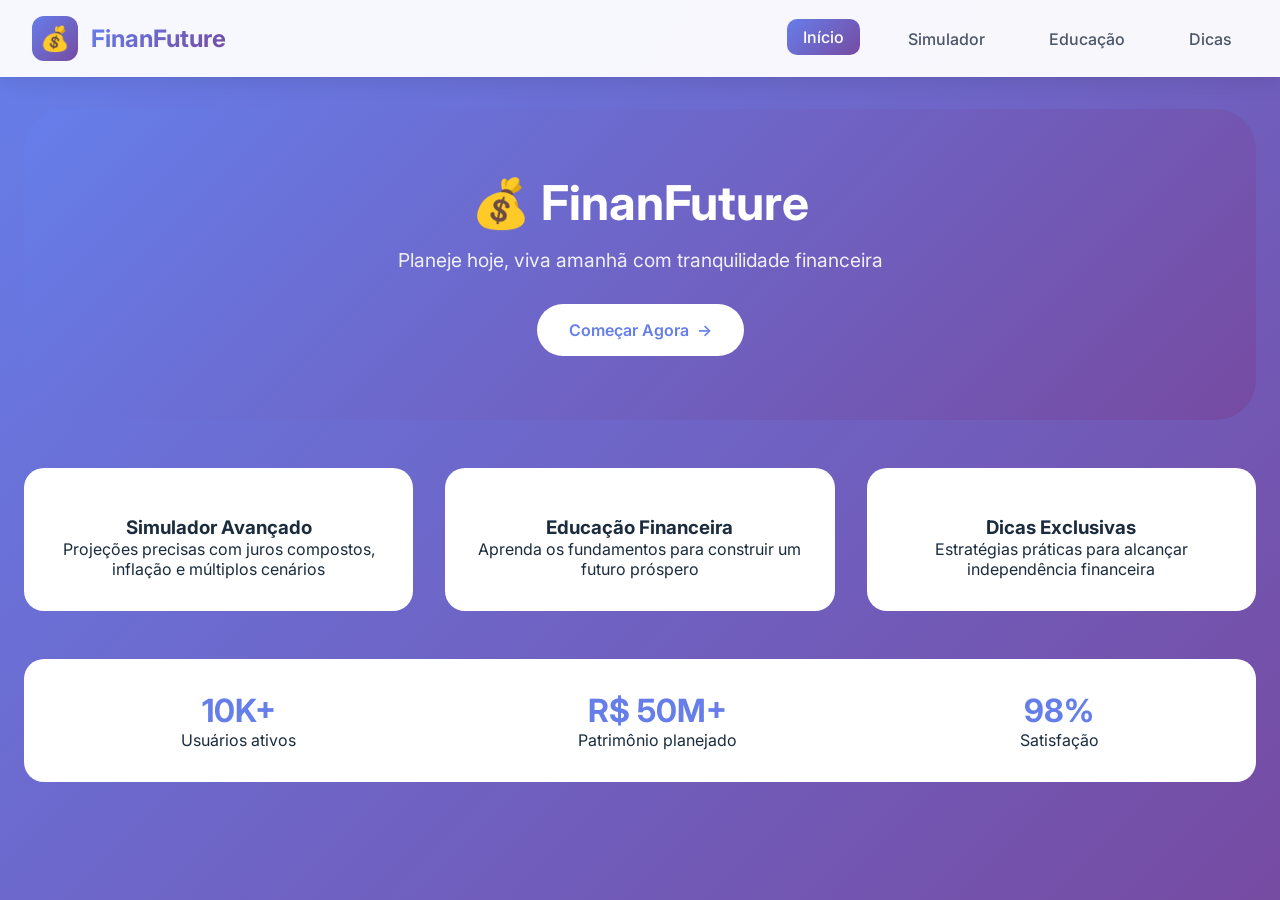
==== frontend/index.html @ 569b730d "interfaces iniciais" ====
<!DOCTYPE html>
<html lang="pt-BR">
<head>
    <meta charset="UTF-8">
    <meta name="viewport" content="width=device-width, initial-scale=1.0">
    <title>FinanFuture | Planejamento de Aposentadoria</title>
    <link rel="stylesheet" href="/frontend/css/style.css">
    <link rel="stylesheet" href="/frontend/css/style2.css">
    <link href="https://fonts.googleapis.com/css2?family=Inter:wght@300;400;500;600;700;800&display=swap" rel="stylesheet">
</head>
<body>
    <nav class="navbar">
        <div class="nav-container">
            <div class="logo">
                <div class="logo-icon">💰</div>
                <span class="logo-text">Finan<span class="highlight">Future</span></span>
            </div>
            <div class="nav-links">
                <a href="index.html" class="nav-link active">Início</a>
                <a href="pages/simulador.html" class="nav-link">Simulador</a>
                <a href="pages/educacao.html" class="nav-link">Educação</a>
                <a href="pages/dicas.html" class="nav-link">Dicas</a>
            </div>
            <div class="menu-toggle">☰</div>
        </div>
    </nav>

    <div class="dashboard">
        <div class="hero-section animate-slide">
            <h1 class="hero-title">💰 FinanFuture</h1>
            <p class="hero-subtitle">Planeje hoje, viva amanhã com tranquilidade financeira</p>
            <a href="pages/simulador.html" class="cta-button">
                 Começar Agora
                <span>→</span>
            </a>
        </div>

        <div class="features-grid">
            <div class="feature-card" onclick="location.href='pages/simulador.html'">
                <div class="feature-icon"></div>
                <h3>Simulador Avançado</h3>
                <p>Projeções precisas com juros compostos, inflação e múltiplos cenários</p>
            </div>
            <div class="feature-card" onclick="location.href='pages/educacao.html'">
                <div class="feature-icon"></div>
                <h3>Educação Financeira</h3>
                <p>Aprenda os fundamentos para construir um futuro próspero</p>
            </div>
            <div class="feature-card" onclick="location.href='pages/dicas.html'">
                <div class="feature-icon"></div>
                <h3>Dicas Exclusivas</h3>
                <p>Estratégias práticas para alcançar independência financeira</p>
            </div>
        </div>

        <div class="stats-bar">
            <div class="stat-item">
                <div class="stat-number">10K+</div>
                <div>Usuários ativos</div>
            </div>
            <div class="stat-item">
                <div class="stat-number">R$ 50M+</div>
                <div>Patrimônio planejado</div>
            </div>
            <div class="stat-item">
                <div class="stat-number">98%</div>
                <div>Satisfação</div>
            </div>
        </div>
    </div>

    <script>
        document.querySelector('.menu-toggle')?.addEventListener('click', () => {
            const navLinks = document.querySelector('.nav-links');
            navLinks.style.display = navLinks.style.display === 'flex' ? 'none' : 'flex';
        });
    </script>
</body>
</html>
---- frontend/css/style.css ----
* {
    margin: 0;
    padding: 0;
    box-sizing: border-box;
}

body {
    background: linear-gradient(135deg, #667eea 0%, #764ba2 100%);
    font-family: 'Inter', system-ui, sans-serif;
    min-height: 100vh;
    color: #1a2c3e;
}

/* Navbar */
.navbar {
    background: rgba(255,255,255,0.95);
    backdrop-filter: blur(10px);
    box-shadow: 0 4px 20px rgba(0,0,0,0.1);
    position: sticky;
    top: 0;
    z-index: 1000;
    animation: slideDown 0.5s ease;
}

.nav-container {
    max-width: 1400px;
    margin: 0 auto;
    padding: 1rem 2rem;
    display: flex;
    justify-content: space-between;
    align-items: center;
}

.logo {
    display: flex;
    align-items: center;
    gap: 0.8rem;
    font-size: 1.5rem;
    font-weight: 700;
}

.logo-icon {
    background: linear-gradient(135deg, #667eea, #764ba2);
    padding: 0.5rem;
    border-radius: 12px;
    animation: rotate 3s infinite linear;
}

.logo-text {
    background: linear-gradient(135deg, #667eea, #764ba2);
    -webkit-background-clip: text;
    background-clip: text;
    color: transparent;
}

.nav-links {
    display: flex;
    gap: 2rem;
}

.nav-link {
    text-decoration: none;
    color: #4a5568;
    font-weight: 500;
    transition: all 0.3s;
    padding: 0.5rem 1rem;
    border-radius: 10px;
}

.nav-link:hover, .nav-link.active {
    background: linear-gradient(135deg, #667eea, #764ba2);
    color: white;
    transform: translateY(-2px);
}

.menu-toggle {
    display: none;
    font-size: 1.5rem;
    cursor: pointer;
}

.dashboard {
    max-width: 1400px;
    margin: 2rem auto;
    padding: 0 1.5rem;
}

/* Animações */
@keyframes slideDown {
    from { transform: translateY(-100%); opacity: 0; }
    to { transform: translateY(0); opacity: 1; }
}

@keyframes slideLeft {
    from { transform: translateX(-50px); opacity: 0; }
    to { transform: translateX(0); opacity: 1; }
}

@keyframes slideRight {
    from { transform: translateX(50px); opacity: 0; }
    to { transform: translateX(0); opacity: 1; }
}

@keyframes float {
    0%, 100% { transform: translateY(0px); }
    50% { transform: translateY(-10px); }
}

@keyframes pulse {
    0%, 100% { transform: scale(1); opacity: 1; }
    50% { transform: scale(1.1); opacity: 0.7; }
}

@keyframes rotate {
    from { transform: rotate(0deg); }
    to { transform: rotate(360deg); }
}

.animate-slide {
    animation: slideDown 0.6s ease;
}

.animate-slide-left {
    animation: slideLeft 0.6s ease;
}

.animate-slide-right {
    animation: slideRight 0.6s ease;
}

.welcome-card {
    background: white;
    border-radius: 28px;
    padding: 2rem;
    margin-bottom: 2rem;
    position: relative;
    overflow: hidden;
    box-shadow: 0 20px 40px rgba(0,0,0,0.1);
}

.welcome-card::before {
    content: '';
    position: absolute;
    top: -50%;
    right: -50%;
    width: 200%;
    height: 200%;
    background: linear-gradient(45deg, transparent, rgba(102,126,234,0.1), transparent);
    animation: rotate 10s linear infinite;
}

.welcome-badge {
    margin-bottom: 1rem;
}

.badge {
    background: linear-gradient(135deg, #667eea, #764ba2);
    color: white;
    padding: 0.3rem 1rem;
    border-radius: 20px;
    font-size: 0.8rem;
    display: inline-block;
}

.floating-icons {
    position: absolute;
    bottom: 1rem;
    right: 2rem;
    display: flex;
    gap: 0.5rem;
}

.float-icon {
    font-size: 1.5rem;
    animation: float 3s ease-in-out infinite;
    animation-delay: calc(var(--i, 0) * 0.5s);
}

.float-icon:nth-child(1) { --i: 0; }
.float-icon:nth-child(2) { --i: 1; }
.float-icon:nth-child(3) { --i: 2; }
.float-icon:nth-child(4) { --i: 3; }

.two-columns {
    display: grid;
    grid-template-columns: 1fr 1.6fr;
    gap: 1.8rem;
}

.controls-card, .results-card {
    background: rgba(255,255,255,0.95);
    backdrop-filter: blur(10px);
    border-radius: 28px;
    padding: 1.8rem;
    transition: all 0.3s;
}

.controls-card:hover, .results-card:hover {
    transform: translateY(-5px);
    box-shadow: 0 20px 40px rgba(0,0,0,0.15);
}

.slider-group {
    margin-bottom: 1.5rem;
}

.slider-group label {
    display: flex;
    justify-content: space-between;
    margin-bottom: 0.5rem;
    font-weight: 500;
}

.value-badge {
    background: linear-gradient(135deg, #667eea, #764ba2);
    color: white;
    padding: 0.2rem 0.8rem;
    border-radius: 20px;
    font-size: 0.85rem;
}

input[type="range"] {
    width: 100%;
    height: 6px;
    border-radius: 3px;
    background: linear-gradient(90deg, #667eea, #764ba2);
    -webkit-appearance: none;
}

input[type="range"]::-webkit-slider-thumb {
    -webkit-appearance: none;
    width: 20px;
    height: 20px;
    border-radius: 50%;
    background: white;
    border: 2px solid #667eea;
    cursor: pointer;
    box-shadow: 0 2px 10px rgba(0,0,0,0.2);
    transition: all 0.2s;
}

input[type="range"]::-webkit-slider-thumb:hover {
    transform: scale(1.2);
}

.toggle-switch {
    position: relative;
    display: inline-block;
    width: 50px;
    height: 24px;
}

.toggle-switch input {
    opacity: 0;
    width: 0;
    height: 0;
}

.toggle-slider {
    position: absolute;
    cursor: pointer;
    top: 0;
    left: 0;
    right: 0;
    bottom: 0;
    background-color: #ccc;
    transition: 0.3s;
    border-radius: 24px;
}

.toggle-slider:before {
    position: absolute;
    content: "";
    height: 18px;
    width: 18px;
    left: 3px;
    bottom: 3px;
    background-color: white;
    transition: 0.3s;
    border-radius: 50%;
}

.toggle-switch input:checked + .toggle-slider {
    background: linear-gradient(135deg, #667eea, #764ba2);
}

.toggle-switch input:checked + .toggle-slider:before {
    transform: translateX(26px);
}

.radio-group {
    margin-top: 1rem;
}

.radio-options {
    display: flex;
    gap: 1rem;
    margin-top: 0.5rem;
}

.radio-card {
    flex: 1;
    background: #f7fafc;
    padding: 0.8rem;
    border-radius: 15px;
    text-align: center;
    cursor: pointer;
    transition: all 0.3s;
    border: 2px solid transparent;
}

.radio-card:hover {
    transform: translateY(-3px);
    box-shadow: 0 5px 15px rgba(0,0,0,0.1);
}

.radio-card input:checked + span {
    color: #667eea;
}

.radio-card:has(input:checked) {
    border-color: #667eea;
    background: linear-gradient(135deg, rgba(102,126,234,0.1), rgba(118,75,162,0.1));
}

.button-group {
    display: flex;
    gap: 1rem;
    margin-top: 1.5rem;
}

.btn-primary, .btn-secondary {
    flex: 1;
    padding: 0.8rem;
    border: none;
    border-radius: 40px;
    font-weight: 600;
    cursor: pointer;
    transition: all 0.3s;
    display: flex;
    align-items: center;
    justify-content: center;
    gap: 0.5rem;
}

.btn-primary {
    background: linear-gradient(135deg, #667eea, #764ba2);
    color: white;
}

.btn-primary:hover {
    transform: translateY(-2px);
    box-shadow: 0 10px 20px rgba(102,126,234,0.4);
}

.btn-secondary {
    background: #2d3748;
    color: white;
}

.results-header {
    display: flex;
    justify-content: space-between;
    align-items: center;
    margin-bottom: 1rem;
}

.live-indicator {
    display: flex;
    align-items: center;
    gap: 0.5rem;
    font-size: 0.8rem;
    color: #48bb78;
}

.pulse-dot {
    width: 10px;
    height: 10px;
    background: #48bb78;
    border-radius: 50%;
    animation: pulse 1.5s infinite;
}

.chart-container {
    margin-bottom: 1.5rem;
}

.resumo-meta {
    display: grid;
    grid-template-columns: repeat(3, 1fr);
    gap: 1rem;
    margin: 1.5rem 0;
}

.meta-card {
    background: linear-gradient(135deg, #f7fafc, #edf2f7);
    padding: 1rem;
    border-radius: 20px;
    text-align: center;
    transition: all 0.3s;
}

.meta-card:hover {
    transform: scale(1.05);
}

.meta-icon {
    font-size: 2rem;
    display: block;
    margin-bottom: 0.5rem;
}

.meta-card strong {
    font-size: 1.2rem;
    color: #667eea;
}

.table-wrapper {
    overflow-x: auto;
    max-height: 300px;
    overflow-y: auto;
    border-radius: 18px;
}

table {
    width: 100%;
    border-collapse: collapse;
}

th, td {
    padding: 0.8rem;
    text-align: right;
    border-bottom: 1px solid #e2e8f0;
}

th:first-child, td:first-child {
    text-align: left;
}

th {
    background: linear-gradient(135deg, #667eea, #764ba2);
    color: white;
    position: sticky;
    top: 0;
}

tr:hover {
    background: rgba(102,126,234,0.05);
    transform: scale(1.01);
    transition: all 0.2s;
}

@media (max-width: 900px) {
    .two-columns {
        grid-template-columns: 1fr;
    }
    .nav-links {
        display: none;
    }
    .menu-toggle {
        display: block;
    }
}
---- frontend/css/style2.css ----
.hero-section {
    text-align: center;
    padding: 4rem 2rem;
    background: linear-gradient(135deg, #667eea 0%, #764ba2 100%);
    border-radius: 40px;
    margin-bottom: 2rem;
    color: white;
}
.hero-title {
    font-size: 3rem;
    margin-bottom: 1rem;
    animation: slideDown 0.6s ease;
}
.hero-subtitle {
    font-size: 1.2rem;
    opacity: 0.9;
    margin-bottom: 2rem;
}
.cta-button {
    background: white;
    color: #667eea;
    padding: 1rem 2rem;
    border-radius: 50px;
    text-decoration: none;
    font-weight: 600;
    display: inline-flex;
    align-items: center;
    gap: 0.5rem;
    transition: all 0.3s;
    animation: pulse 2s infinite;
}
.cta-button:hover {
    transform: scale(1.05);
    box-shadow: 0 10px 30px rgba(0,0,0,0.2);
}
.features-grid {
    display: grid;
    grid-template-columns: repeat(auto-fit, minmax(250px, 1fr));
    gap: 2rem;
    margin: 3rem 0;
}
.feature-card {
    background: white;
    padding: 2rem;
    border-radius: 20px;
    text-align: center;
    transition: all 0.3s;
    cursor: pointer;
}
.feature-card:hover {
    transform: translateY(-10px);
    box-shadow: 0 20px 40px rgba(0,0,0,0.1);
}
.feature-icon {
    font-size: 3rem;
    margin-bottom: 1rem;
}
.stats-bar {
    background: white;
    border-radius: 20px;
    padding: 2rem;
    display: flex;
    justify-content: space-around;
    flex-wrap: wrap;
    gap: 2rem;
    margin: 2rem 0;
}
.stat-item {
    text-align: center;
}
.stat-number {
    font-size: 2rem;
    font-weight: 700;
    color: #667eea;
}
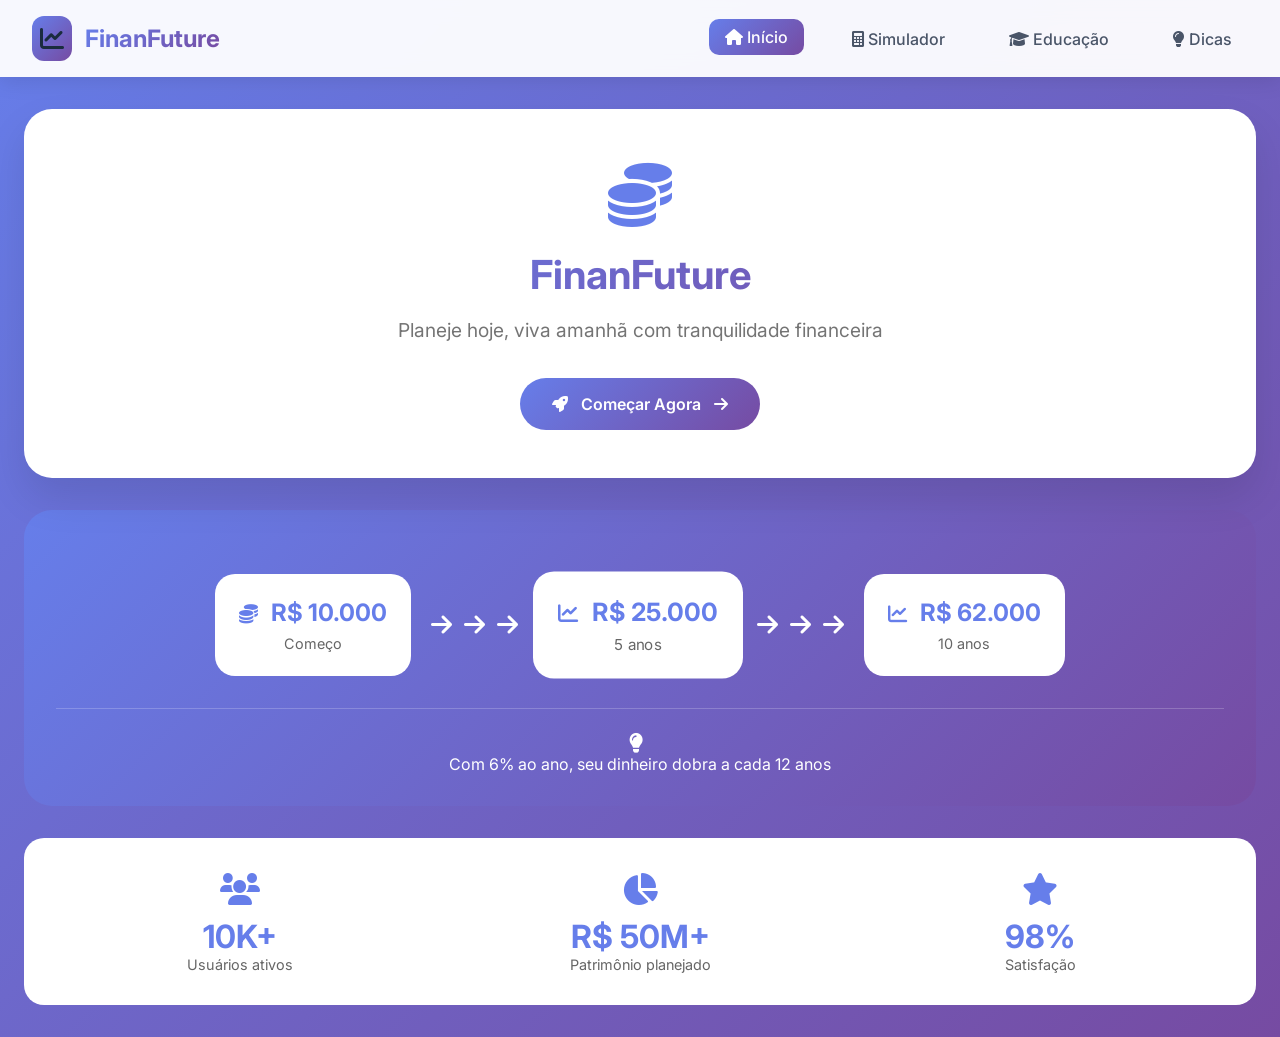
==== commit 284d6a32: "ajustes de interface" ====
--- a/frontend/index.html
+++ b/frontend/index.html
@@ -4,6 +4,7 @@
     <meta charset="UTF-8">
     <meta name="viewport" content="width=device-width, initial-scale=1.0">
     <title>FinanFuture | Planejamento de Aposentadoria</title>
+    <link rel="stylesheet" href="https://cdnjs.cloudflare.com/ajax/libs/font-awesome/6.0.0-beta3/css/all.min.css">
     <link rel="stylesheet" href="/frontend/css/style.css">
     <link rel="stylesheet" href="/frontend/css/style2.css">
     <link href="https://fonts.googleapis.com/css2?family=Inter:wght@300;400;500;600;700;800&display=swap" rel="stylesheet">
@@ -12,59 +13,107 @@
     <nav class="navbar">
         <div class="nav-container">
             <div class="logo">
-                <div class="logo-icon">💰</div>
+                <div class="logo-icon">
+                    <i class="fas fa-chart-line"></i>
+                </div>
                 <span class="logo-text">Finan<span class="highlight">Future</span></span>
             </div>
             <div class="nav-links">
-                <a href="index.html" class="nav-link active">Início</a>
-                <a href="pages/simulador.html" class="nav-link">Simulador</a>
-                <a href="pages/educacao.html" class="nav-link">Educação</a>
-                <a href="pages/dicas.html" class="nav-link">Dicas</a>
+                <a href="index.html" class="nav-link active">
+                    <i class="fas fa-home"></i> Início
+                </a>
+                <a href="pages/simulador.html" class="nav-link">
+                    <i class="fas fa-calculator"></i> Simulador
+                </a>
+                <a href="pages/educacao.html" class="nav-link">
+                    <i class="fas fa-graduation-cap"></i> Educação
+                </a>
+                <a href="pages/dicas.html" class="nav-link">
+                    <i class="fas fa-lightbulb"></i> Dicas
+                </a>
             </div>
-            <div class="menu-toggle">☰</div>
+            <div class="menu-toggle">
+                <i class="fas fa-bars"></i>
+            </div>
         </div>
     </nav>
-
+    
     <div class="dashboard">
-        <div class="hero-section animate-slide">
-            <h1 class="hero-title">💰 FinanFuture</h1>
-            <p class="hero-subtitle">Planeje hoje, viva amanhã com tranquilidade financeira</p>
-            <a href="pages/simulador.html" class="cta-button">
-                 Começar Agora
-                <span>→</span>
-            </a>
+        <div class="welcome-card animate-slide">
+            <div class="welcome-content">
+                <div class="hero-icon">
+                    <i class="fas fa-coins"></i>
+                </div>
+                <h1 class="hero-title">FinanFuture</h1>
+                <p class="hero-subtitle">Planeje hoje, viva amanhã com tranquilidade financeira</p>
+                <a href="pages/simulador.html" class="cta-button">
+                    <i class="fas fa-rocket"></i> Começar Agora
+                    <i class="fas fa-arrow-right"></i>
+                </a>
+            </div>
         </div>
 
-        <div class="features-grid">
-            <div class="feature-card" onclick="location.href='pages/simulador.html'">
-                <div class="feature-icon"></div>
-                <h3>Simulador Avançado</h3>
-                <p>Projeções precisas com juros compostos, inflação e múltiplos cenários</p>
+        <div class="concepts-section">
+            <div class="concepts-grid">
+                <div class="concept-card concept-start">
+                    <div class="concept-amount">
+                        <i class="fas fa-coins"></i>
+                        <span>R$ 10.000</span>
+                    </div>
+                    <div class="concept-label">Começo</div>
+                </div>
+                <div class="concept-arrow">
+                    <i class="fas fa-arrow-right"></i>
+                    <i class="fas fa-arrow-right"></i>
+                    <i class="fas fa-arrow-right"></i>
+                </div>
+                <div class="concept-card concept-mid">
+                    <div class="concept-amount">
+                        <i class="fas fa-chart-line"></i>
+                        <span>R$ 25.000</span>
+                    </div>
+                    <div class="concept-label">5 anos</div>
+                </div>
+                <div class="concept-arrow">
+                    <i class="fas fa-arrow-right"></i>
+                    <i class="fas fa-arrow-right"></i>
+                    <i class="fas fa-arrow-right"></i>
+                </div>
+                <div class="concept-card concept-end">
+                    <div class="concept-amount">
+                        <i class="fas fa-chart-line"></i>
+                        <span>R$ 62.000</span>
+                    </div>
+                    <div class="concept-label">10 anos</div>
+                </div>
             </div>
-            <div class="feature-card" onclick="location.href='pages/educacao.html'">
-                <div class="feature-icon"></div>
-                <h3>Educação Financeira</h3>
-                <p>Aprenda os fundamentos para construir um futuro próspero</p>
-            </div>
-            <div class="feature-card" onclick="location.href='pages/dicas.html'">
-                <div class="feature-icon"></div>
-                <h3>Dicas Exclusivas</h3>
-                <p>Estratégias práticas para alcançar independência financeira</p>
+            <div class="concept-footer">
+                <i class="fas fa-lightbulb"></i>
+                <p>Com 6% ao ano, seu dinheiro dobra a cada 12 anos</p>
             </div>
         </div>
 
         <div class="stats-bar">
             <div class="stat-item">
+                <div class="stat-icon">
+                    <i class="fas fa-users"></i>
+                </div>
                 <div class="stat-number">10K+</div>
-                <div>Usuários ativos</div>
+                <div class="stat-label">Usuários ativos</div>
             </div>
             <div class="stat-item">
+                <div class="stat-icon">
+                    <i class="fas fa-chart-pie"></i>
+                </div>
                 <div class="stat-number">R$ 50M+</div>
-                <div>Patrimônio planejado</div>
+                <div class="stat-label">Patrimônio planejado</div>
             </div>
             <div class="stat-item">
+                <div class="stat-icon">
+                    <i class="fas fa-star"></i>
+                </div>
                 <div class="stat-number">98%</div>
-                <div>Satisfação</div>
+                <div class="stat-label">Satisfação</div>
             </div>
         </div>
     </div>
@@ -75,5 +124,6 @@
             navLinks.style.display = navLinks.style.display === 'flex' ? 'none' : 'flex';
         });
     </script>
+    <script src="/frontend/js/index.js"></script>
 </body>
 </html>
--- a/frontend/css/style.css
+++ b/frontend/css/style.css
@@ -128,29 +128,43 @@
     animation: slideRight 0.6s ease;
 }
 
+/* Welcome Card */
 .welcome-card {
-    background: white;
-    border-radius: 28px;
-    padding: 2rem;
-    margin-bottom: 2rem;
-    position: relative;
-    overflow: hidden;
-    box-shadow: 0 20px 40px rgba(0,0,0,0.1);
-}
-
-.welcome-card::before {
-    content: '';
-    position: absolute;
-    top: -50%;
-    right: -50%;
-    width: 200%;
-    height: 200%;
-    background: linear-gradient(45deg, transparent, rgba(102,126,234,0.1), transparent);
-    animation: rotate 10s linear infinite;
-}
-
-.welcome-badge {
+    background: linear-gradient(135deg, rgba(255, 255, 255, 0.95), rgba(255, 255, 255, 0.9));
+    backdrop-filter: blur(10px);
+    border-radius: 30px;
+    padding: 3rem;
+    text-align: center;
+    margin-bottom: 3rem;
+    box-shadow: 0 20px 40px rgba(0, 0, 0, 0.1);
+    transition: transform 0.3s ease;
+}
+
+.welcome-card:hover {
+    transform: translateY(-5px);
+}
+
+.welcome-icon {
+    font-size: 4rem;
+    color: #667eea;
     margin-bottom: 1rem;
+    animation: float 3s ease-in-out infinite;
+}
+
+@keyframes float {
+    0%, 100% { transform: translateY(0); }
+    50% { transform: translateY(-10px); }
+}
+
+.welcome-card h1 {
+    font-size: 2.5rem;
+    color: #333;
+    margin-bottom: 1rem;
+}
+
+.welcome-card p {
+    font-size: 1.2rem;
+    color: #666;
 }
 
 .badge {
--- a/frontend/css/style2.css
+++ b/frontend/css/style2.css
@@ -72,4 +72,359 @@
     font-size: 2rem;
     font-weight: 700;
     color: #667eea;
+}
+
+/* Timeline Section - Exclusiva da Home */
+.timeline-section {
+    background: rgba(255, 255, 255, 0.95);
+    border-radius: 28px;
+    padding: 2rem;
+    margin: 2rem 0;
+    backdrop-filter: blur(10px);
+}
+
+.timeline {
+    position: relative;
+    padding: 1rem 0;
+}
+
+.timeline-item {
+    display: flex;
+    gap: 2rem;
+    margin-bottom: 2rem;
+    position: relative;
+}
+
+.timeline-marker {
+    display: flex;
+    flex-direction: column;
+    align-items: center;
+    position: relative;
+}
+
+.timeline-icon {
+    width: 60px;
+    height: 60px;
+    background: linear-gradient(135deg, #667eea, #764ba2);
+    border-radius: 50%;
+    display: flex;
+    align-items: center;
+    justify-content: center;
+    z-index: 2;
+    box-shadow: 0 10px 20px rgba(102, 126, 234, 0.3);
+}
+
+.timeline-icon i {
+    font-size: 1.8rem;
+    color: white;
+}
+
+.timeline-line {
+    width: 3px;
+    flex: 1;
+    background: linear-gradient(180deg, #667eea, #764ba2);
+    margin: 0.5rem 0;
+}
+
+.timeline-item:last-child .timeline-line {
+    display: none;
+}
+
+.timeline-content {
+    flex: 1;
+    background: linear-gradient(135deg, #f7fafc, white);
+    border-radius: 20px;
+    padding: 1.5rem;
+    transition: all 0.3s ease;
+    position: relative;
+    overflow: hidden;
+}
+
+.timeline-content:hover {
+    transform: translateX(10px);
+    box-shadow: 0 10px 25px rgba(102, 126, 234, 0.15);
+}
+
+.timeline-number {
+    position: absolute;
+    top: 1rem;
+    right: 1rem;
+    font-size: 2rem;
+    font-weight: 800;
+    color: rgba(102, 126, 234, 0.1);
+}
+
+.timeline-content h3 {
+    color: #1a2c3e;
+    margin-bottom: 0.5rem;
+    font-size: 1.2rem;
+}
+
+.timeline-content p {
+    color: #666;
+    margin-bottom: 1rem;
+}
+
+.timeline-stats {
+    display: inline-block;
+    background: linear-gradient(135deg, rgba(102, 126, 234, 0.1), rgba(118, 75, 162, 0.1));
+    padding: 0.3rem 1rem;
+    border-radius: 20px;
+}
+
+.timeline-stats i {
+    color: #667eea;
+    margin-right: 0.3rem;
+}
+
+/* Concepts Section - Cards de Juros Compostos */
+.concepts-section {
+    background: linear-gradient(135deg, #667eea, #764ba2);
+    border-radius: 28px;
+    padding: 2rem;
+    margin: 2rem 0;
+    color: white;
+}
+
+.concepts-section .section-header {
+    color: white;
+}
+
+.concepts-section .section-header i {
+    color: white;
+}
+
+.concepts-section .section-header p {
+    color: rgba(255, 255, 255, 0.9);
+}
+
+.concepts-grid {
+    display: flex;
+    align-items: center;
+    justify-content: center;
+    flex-wrap: wrap;
+    gap: 1rem;
+    margin: 2rem 0;
+}
+
+.concept-card {
+    background: rgba(255, 255, 255, 0.95);
+    border-radius: 20px;
+    padding: 1.5rem;
+    text-align: center;
+    min-width: 150px;
+    transition: all 0.3s ease;
+}
+
+.concept-card:hover {
+    transform: scale(1.05);
+    box-shadow: 0 20px 40px rgba(0, 0, 0, 0.2);
+}
+
+.concept-start {
+    background: white;
+}
+
+.concept-mid {
+    background: white;
+    transform: scale(1.05);
+}
+
+.concept-end {
+    background: white;
+}
+
+.concept-amount {
+    font-size: 1.5rem;
+    font-weight: bold;
+    color: #667eea;
+}
+
+.concept-amount i {
+    font-size: 1.2rem;
+    margin-right: 0.5rem;
+    color: #667eea;
+}
+
+.concept-label {
+    color: #666;
+    font-size: 0.9rem;
+    margin-top: 0.5rem;
+}
+
+.concept-arrow {
+    font-size: 1.5rem;
+    color: white;
+}
+
+.concept-arrow i {
+    margin: 0 0.2rem;
+    animation: pulse 1.5s infinite;
+}
+
+.concept-footer {
+    text-align: center;
+    margin-top: 1.5rem;
+    padding-top: 1.5rem;
+    border-top: 1px solid rgba(255, 255, 255, 0.2);
+}
+
+.concept-footer i {
+    font-size: 1.2rem;
+    margin-right: 0.5rem;
+}
+
+/* Welcome Card Centralizado */
+.welcome-card {
+    background: white;
+    border-radius: 28px;
+    padding: 3rem 2rem;
+    margin-bottom: 2rem;
+    position: relative;
+    overflow: hidden;
+    box-shadow: 0 20px 40px rgba(0, 0, 0, 0.1);
+    text-align: center; /* Centraliza todo o conteúdo */
+    display: flex;
+    flex-direction: column;
+    justify-content: center;
+    align-items: center;
+}
+
+.welcome-content {
+    max-width: 800px;
+    width: 100%;
+    margin: 0 auto;
+    text-align: center;
+}
+
+.welcome-card .hero-icon {
+    font-size: 4rem;
+    margin-bottom: 1rem;
+    color: #667eea;
+    animation: float 3s ease-in-out infinite;
+}
+
+.welcome-card .hero-title {
+    font-size: 2.5rem;
+    color: #1a2c3e;
+    margin-bottom: 1rem;
+    background: linear-gradient(135deg, #667eea, #764ba2);
+    -webkit-background-clip: text;
+    background-clip: text;
+    color: transparent;
+}
+
+.welcome-card .hero-subtitle {
+    font-size: 1.2rem;
+    color: #666;
+    margin-bottom: 2rem;
+    line-height: 1.6;
+}
+
+.welcome-card .cta-button {
+    background: linear-gradient(135deg, #667eea, #764ba2);
+    color: white;
+    padding: 1rem 2rem;
+    border-radius: 50px;
+    text-decoration: none;
+    font-weight: 600;
+    display: inline-flex;
+    align-items: center;
+    gap: 0.8rem;
+    transition: all 0.3s ease;
+    animation: pulse 2s infinite;
+    border: none;
+    cursor: pointer;
+}
+
+.welcome-card .cta-button:hover {
+    transform: scale(1.05);
+    box-shadow: 0 10px 30px rgba(102, 126, 234, 0.4);
+    gap: 1rem;
+}
+
+/* Responsividade */
+@media (max-width: 768px) {
+    .welcome-card {
+        padding: 2rem 1.5rem;
+    }
+    
+    .welcome-card .hero-title {
+        font-size: 1.8rem;
+    }
+    
+    .welcome-card .hero-subtitle {
+        font-size: 1rem;
+    }
+    
+    .welcome-card .cta-button {
+        padding: 0.8rem 1.5rem;
+        font-size: 0.9rem;
+    }
+}
+
+/* Estatísticas bar */
+.stats-bar {
+    background: white;
+    border-radius: 20px;
+    padding: 2rem;
+    display: flex;
+    justify-content: space-around;
+    flex-wrap: wrap;
+    gap: 2rem;
+    margin: 2rem 0;
+}
+
+.stat-item {
+    text-align: center;
+    flex: 1;
+}
+
+.stat-icon {
+    font-size: 2rem;
+    color: #667eea;
+    margin-bottom: 0.5rem;
+}
+
+.stat-number {
+    font-size: 2rem;
+    font-weight: 700;
+    color: #667eea;
+}
+
+.stat-label {
+    color: #666;
+    font-size: 0.9rem;
+}
+
+/* Responsividade */
+@media (max-width: 768px) {
+    .timeline-item {
+        flex-direction: column;
+        gap: 1rem;
+    }
+    
+    .timeline-marker {
+        flex-direction: row;
+        justify-content: center;
+        gap: 1rem;
+    }
+    
+    .timeline-line {
+        width: 100%;
+        height: 3px;
+        margin: 0;
+    }
+    
+    .concepts-grid {
+        flex-direction: column;
+    }
+    
+    .concept-arrow {
+        transform: rotate(90deg);
+    }
+    
+    .concept-card {
+        width: 100%;
+    }
 }
